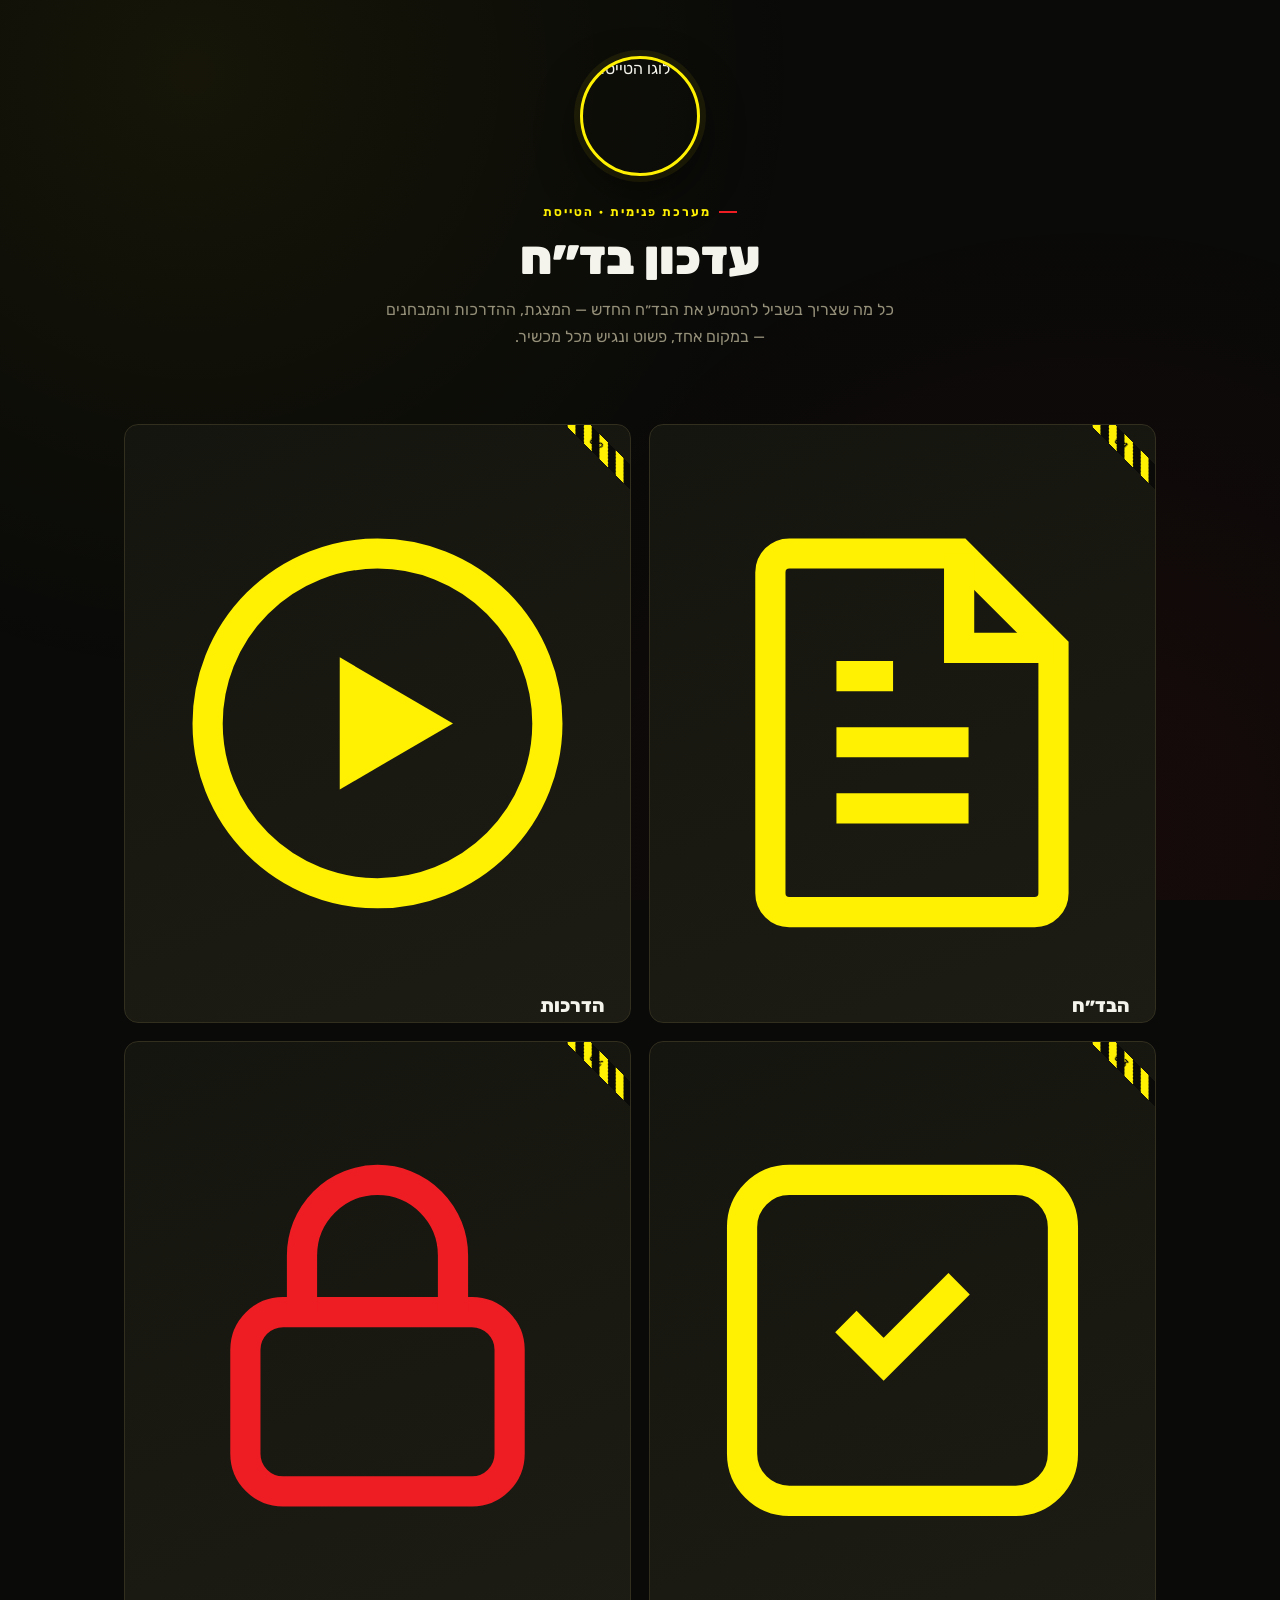
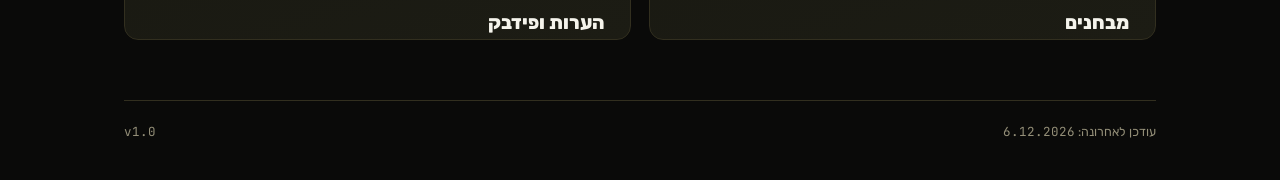
==== index.html @ b7d65282 "Add files via upload" ====
<!DOCTYPE html>
<html lang="he" dir="rtl">
<head>
<meta charset="UTF-8">
<meta name="viewport" content="width=device-width, initial-scale=1, viewport-fit=cover">
<title>עדכון בד״ח | הטייסת</title>
<meta name="theme-color" content="#0a0a09">
<link rel="manifest" href="manifest.json">
<link rel="apple-touch-icon" href="icons/apple-touch-icon.png">
<link rel="icon" href="icons/favicon-32.png">
<meta name="apple-mobile-web-app-capable" content="yes">
<meta name="apple-mobile-web-app-status-bar-style" content="black-translucent">
<meta name="apple-mobile-web-app-title" content="בד״ח הטייסת">
<link rel="stylesheet" href="style.css">
</head>
<body>
<div class="wrap">

  <section class="hero">
    <div class="logo-badge">
      <img src="icons/logo-source.png" alt="לוגו הטייסת">
    </div>
    <div class="eyebrow" style="justify-content:center;">מערכת פנימית · הטייסת</div>
    <h1>עדכון בד״ח</h1>
    <p>כל מה שצריך בשביל להטמיע את הבד״ח החדש — המצגת, ההדרכות והמבחנים — במקום אחד, פשוט ונגיש מכל מכשיר.</p>
  </section>

  <div class="grid">

    <a class="card" href="briefing.html">
      <span class="hazard-tag" data-n="01"></span>
      <span class="icon">
        <svg viewBox="0 0 24 24" fill="none" stroke="currentColor" stroke-width="1.6"><path d="M6 3h9l5 5v13a1 1 0 0 1-1 1H6a1 1 0 0 1-1-1V4a1 1 0 0 1 1-1Z"/><path d="M15 3v5h5"/><path d="M8.5 13h7M8.5 16.5h7M8.5 9.5h3"/></svg>
      </span>
      <h3>הבד״ח</h3>
      <p>המצגת המלאה של העדכון, עם כל הקישורים בין הפרקים.</p>
      <span class="go">פתיחת המצגת ←</span>
    </a>

    <a class="card" href="trainings.html">
      <span class="hazard-tag" data-n="02"></span>
      <span class="icon">
        <svg viewBox="0 0 24 24" fill="none" stroke="currentColor" stroke-width="1.6"><circle cx="12" cy="12" r="9"/><path d="M10 8.5v7l6-3.5-6-3.5Z" fill="currentColor" stroke="none"/></svg>
      </span>
      <h3>הדרכות</h3>
      <p>שלושה סרטוני הדרכה: מהות העדכון, בד״ח אדום ובד״ח צהוב.</p>
      <span class="go">צפייה בהדרכות ←</span>
    </a>

    <a class="card" href="tests.html">
      <span class="hazard-tag" data-n="03"></span>
      <span class="icon">
        <svg viewBox="0 0 24 24" fill="none" stroke="currentColor" stroke-width="1.6"><path d="M9 11l2 2 4-4"/><rect x="3.5" y="3.5" width="17" height="17" rx="2.5"/></svg>
      </span>
      <h3>מבחנים</h3>
      <p>המבחנים הנדרשים לצורך השלמת ההטמעה של הבד״ח.</p>
      <span class="go">מעבר למבחנים ←</span>
    </a>

    <a class="card locked" href="notes.html">
      <span class="hazard-tag" data-n="04"></span>
      <span class="icon">
        <svg viewBox="0 0 24 24" fill="none" stroke="currentColor" stroke-width="1.6"><rect x="5" y="10.5" width="14" height="9.5" rx="2"/><path d="M8 10.5V7.5a4 4 0 0 1 8 0v3"/></svg>
      </span>
      <h3>הערות ופידבק</h3>
      <p>מקום לכל מי שנכנס לכתוב הערה או שאלה — רק את/ה רואה מה נכתב.</p>
      <span class="go">כניסה ←</span>
    </a>

  </div>

  <footer>
    <span>עודכן לאחרונה: <span class="mono" id="lastUpdated">—</span></span>
    <span class="mono">v1.0</span>
  </footer>

</div>
<script>
  document.getElementById('lastUpdated').textContent = new Date().toLocaleDateString('he-IL');
  if ('serviceWorker' in navigator) {
    navigator.serviceWorker.register('sw.js').catch(()=>{});
  }
</script>
</body>
</html>
---- style.css ----
@import url('https://fonts.googleapis.com/css2?family=Rubik:wght@400;500;600;700;800;900&family=JetBrains+Mono:wght@500;700&display=swap');

:root{
  --black: #0a0a09;
  --panel: #15150f;
  --panel-2: #1c1c14;
  --line: #322f1f;
  --yellow: #fff101;
  --yellow-dim: #c9be00;
  --red: #ee1d23;
  --white: #f5f4ec;
  --muted: #948f78;
  --radius: 14px;
  --wrap: 1080px;
}

*{box-sizing:border-box;}
html,body{margin:0;padding:0;}
body{
  background:var(--black);
  color:var(--white);
  font-family:'Rubik', sans-serif;
  min-height:100vh;
  direction:rtl;
  -webkit-font-smoothing:antialiased;
}
body::before{
  content:"";
  position:fixed;
  inset:0;
  pointer-events:none;
  background:
    radial-gradient(circle at 15% 8%, rgba(255,241,1,0.05), transparent 45%),
    radial-gradient(circle at 85% 92%, rgba(238,29,35,0.06), transparent 45%);
  z-index:0;
}
a{color:inherit; text-decoration:none;}
.mono{font-family:'JetBrains Mono', monospace;}

.wrap{
  max-width:var(--wrap);
  margin:0 auto;
  padding:0 24px;
  position:relative;
  z-index:1;
}

/* ---------- top bar (sub-pages) ---------- */
.topbar{
  display:flex;
  align-items:center;
  justify-content:space-between;
  padding:18px 0;
  border-bottom:1px solid var(--line);
}
.topbar .brand{
  display:flex;
  align-items:center;
  gap:12px;
  font-weight:700;
  font-size:15px;
  color:var(--white);
}
.topbar .brand img{
  width:38px; height:38px; border-radius:50%;
  border:2px solid var(--yellow);
}
.back-link{
  display:flex;
  align-items:center;
  gap:6px;
  font-size:14px;
  font-weight:600;
  color:var(--muted);
  padding:8px 14px;
  border:1px solid var(--line);
  border-radius:999px;
  transition:all .15s ease;
}
.back-link:hover{ color:var(--black); background:var(--yellow); border-color:var(--yellow); }

/* ---------- hazard corner tag ---------- */
.hazard-tag{
  position:absolute;
  top:0; right:0;
  width:64px; height:64px;
  overflow:hidden;
  border-top-right-radius:var(--radius);
}
.hazard-tag::before{
  content:attr(data-n);
  position:absolute;
  top:10px; right:-22px;
  width:110px;
  text-align:center;
  transform:rotate(45deg);
  background:repeating-linear-gradient(45deg, var(--yellow) 0 8px, var(--black) 8px 16px);
  color:var(--black);
  font-family:'JetBrains Mono', monospace;
  font-weight:700;
  font-size:11px;
  letter-spacing:1px;
  padding:2px 0;
}

/* ---------- page header ---------- */
.page-head{ padding:36px 0 20px; position:relative; }
.eyebrow{
  display:inline-flex; align-items:center; gap:8px;
  font-size:12px; letter-spacing:2px; font-weight:700;
  color:var(--yellow); text-transform:uppercase;
  margin-bottom:10px;
}
.eyebrow::before{ content:""; width:18px; height:2px; background:var(--red); display:inline-block; }
h1.title{
  font-size:clamp(28px, 5vw, 42px);
  font-weight:900;
  margin:0 0 10px;
  letter-spacing:-0.5px;
}
.bolt-rule{
  width:100%;
  height:3px;
  margin:18px 0 26px;
  background:linear-gradient(90deg, var(--red) 0%, var(--red) 40%, transparent 40%, transparent 55%, var(--red) 55%, var(--red) 100%);
  opacity:.85;
}
p.lead{ color:var(--muted); font-size:15.5px; line-height:1.8; max-width:640px; }

/* ---------- home hero ---------- */
.hero{
  text-align:center;
  padding:56px 0 40px;
}
.logo-badge{
  width:120px; height:120px;
  margin:0 auto 22px;
  border-radius:50%;
  border:3px solid var(--yellow);
  box-shadow:0 0 0 6px rgba(255,241,1,0.07), 0 18px 40px rgba(0,0,0,0.5);
  overflow:hidden;
}
.logo-badge img{ width:100%; height:100%; object-fit:cover; display:block; }
.hero h1{
  font-size:clamp(30px, 6vw, 48px);
  font-weight:900;
  margin:0 0 10px;
}
.hero p{ color:var(--muted); font-size:16px; max-width:520px; margin:0 auto; line-height:1.7; }

/* ---------- cards grid ---------- */
.grid{
  display:grid;
  grid-template-columns:1fr 1fr;
  gap:18px;
  margin:34px 0 60px;
}
@media (max-width:640px){ .grid{ grid-template-columns:1fr; } }

.card{
  position:relative;
  background:linear-gradient(160deg, var(--panel), var(--panel-2));
  border:1px solid var(--line);
  border-radius:var(--radius);
  padding:28px 26px;
  transition:transform .18s ease, border-color .18s ease, background .18s ease;
  display:block;
  overflow:hidden;
}
.card:hover{
  transform:translateY(-3px);
  border-color:var(--yellow-dim);
}
.card .icon{
  width:42px; height:42px;
  margin-bottom:16px;
  color:var(--yellow);
}
.card .icon svg{ width:100%; height:100%; display:block; }
.card h3{ font-size:19px; font-weight:800; margin:0 0 8px; }
.card p{ color:var(--muted); font-size:14px; line-height:1.7; margin:0 0 14px; }
.card .go{
  font-size:13px; font-weight:700; color:var(--yellow);
  display:inline-flex; align-items:center; gap:6px;
}
.card.locked .go{ color:var(--red); }
.card.locked .icon{ color:var(--red); }

/* ---------- content lists (trainings / tests / briefing) ---------- */
.stack{ display:flex; flex-direction:column; gap:16px; margin-bottom:60px; }

.item{
  background:var(--panel);
  border:1px solid var(--line);
  border-radius:var(--radius);
  padding:22px 24px;
}
.item-head{
  display:flex; align-items:center; justify-content:space-between; gap:12px;
  margin-bottom:10px;
}
.item-head h3{ font-size:17px; font-weight:800; margin:0; }
.tag{
  font-family:'JetBrains Mono', monospace;
  font-size:11px; font-weight:700; letter-spacing:1px;
  padding:4px 10px; border-radius:999px;
  border:1px solid var(--line); color:var(--muted);
  white-space:nowrap;
}
.tag.red{ color:var(--red); border-color:rgba(238,29,35,0.4); }
.tag.yellow{ color:var(--yellow); border-color:rgba(255,241,1,0.35); }

.item p{ color:var(--muted); font-size:14px; margin:0 0 14px; line-height:1.7; }

video{
  width:100%;
  border-radius:10px;
  background:#000;
  display:block;
  border:1px solid var(--line);
}

.btn{
  display:inline-flex; align-items:center; gap:8px;
  background:var(--yellow); color:var(--black);
  font-weight:800; font-size:14px;
  padding:10px 18px; border-radius:999px;
  border:none; cursor:pointer;
  transition:filter .15s ease, transform .15s ease;
}
.btn:hover{ filter:brightness(1.08); transform:translateY(-1px); }
.btn.outline{
  background:transparent; color:var(--white);
  border:1px solid var(--line);
}
.btn.outline:hover{ border-color:var(--yellow); color:var(--yellow); }
.btn.danger{ background:var(--red); color:#fff; }

.note-box{
  margin-top:18px;
  padding:14px 16px;
  border-radius:10px;
  background:rgba(255,241,1,0.06);
  border:1px dashed rgba(255,241,1,0.35);
  font-size:13px;
  color:var(--muted);
  line-height:1.7;
}
.note-box b{ color:var(--yellow); }

/* ---------- footer ---------- */
footer{
  border-top:1px solid var(--line);
  padding:22px 0 40px;
  color:var(--muted);
  font-size:12.5px;
  display:flex; justify-content:space-between; align-items:center; gap:12px;
  flex-wrap:wrap;
}

/* ---------- notes page ---------- */
.gate{
  max-width:380px; margin:60px auto; text-align:center;
  background:var(--panel); border:1px solid var(--line);
  border-radius:var(--radius); padding:40px 30px;
}
.gate .icon{ width:44px; height:44px; margin:0 auto 16px; color:var(--red); }
.gate input{
  width:100%; padding:12px 14px; margin:16px 0;
  background:var(--black); border:1px solid var(--line);
  border-radius:10px; color:var(--white); font-size:15px;
  text-align:center; font-family:'JetBrains Mono', monospace;
}
.gate .err{ color:var(--red); font-size:13px; min-height:18px; margin-bottom:6px; }

.notes-toolbar{ display:flex; gap:10px; margin-bottom:22px; }
.notes-toolbar textarea{
  flex:1; min-height:90px; resize:vertical;
  background:var(--panel); border:1px solid var(--line);
  border-radius:10px; color:var(--white); padding:14px;
  font-family:'Rubik',sans-serif; font-size:14.5px; line-height:1.6;
}
.note-entry{
  background:var(--panel); border:1px solid var(--line);
  border-radius:12px; padding:16px 18px; margin-bottom:12px;
  position:relative;
}
.note-entry .meta{ font-size:11.5px; color:var(--muted); margin-bottom:8px; font-family:'JetBrains Mono',monospace; }
.note-entry .body{ font-size:14.5px; line-height:1.7; white-space:pre-wrap; }
.note-entry .del{
  position:absolute; left:14px; top:14px;
  color:var(--muted); font-size:12px; cursor:pointer; border:none; background:none;
}
.note-entry .del:hover{ color:var(--red); }
.empty-state{ color:var(--muted); text-align:center; padding:40px 0; font-size:14px; }
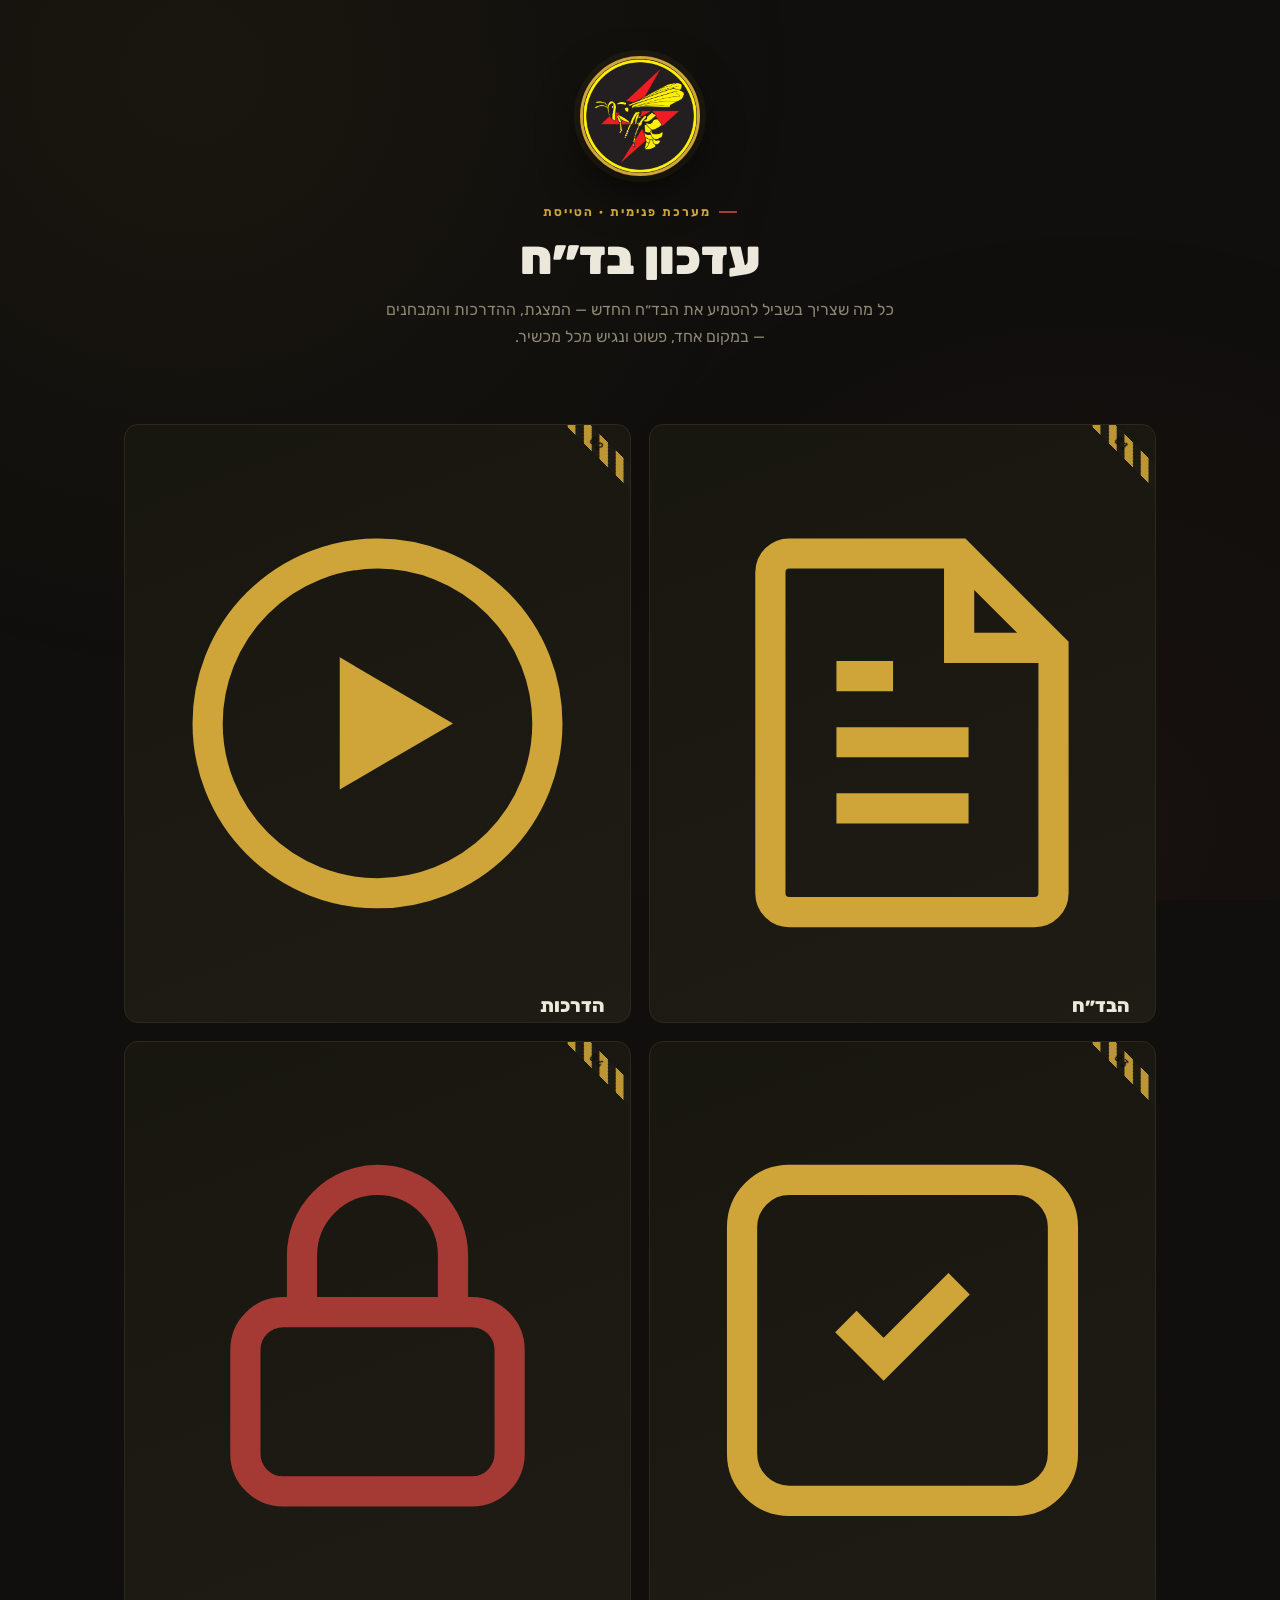
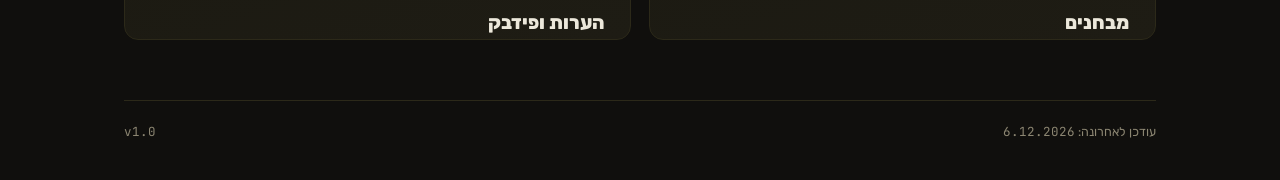
==== commit dbf36f67: "Add files via upload" ====
--- a/index.html
+++ b/index.html
@@ -18,7 +18,7 @@
 
   <section class="hero">
     <div class="logo-badge">
-      <img src="icons/logo-source.png" alt="לוגו הטייסת">
+      <img src="icons/logo-source.png" alt="לוגו הטייסת" onerror="this.style.display='none'">
     </div>
     <div class="eyebrow" style="justify-content:center;">מערכת פנימית · הטייסת</div>
     <h1>עדכון בד״ח</h1>
--- a/style.css
+++ b/style.css
@@ -1,15 +1,15 @@
 @import url('https://fonts.googleapis.com/css2?family=Rubik:wght@400;500;600;700;800;900&family=JetBrains+Mono:wght@500;700&display=swap');
 
 :root{
-  --black: #0a0a09;
-  --panel: #15150f;
-  --panel-2: #1c1c14;
-  --line: #322f1f;
-  --yellow: #fff101;
-  --yellow-dim: #c9be00;
-  --red: #ee1d23;
-  --white: #f5f4ec;
-  --muted: #948f78;
+  --black: #100f0d;
+  --panel: #18170f;
+  --panel-2: #1e1c14;
+  --line: #2c2919;
+  --yellow: #cfa53a;
+  --yellow-dim: #a3822c;
+  --red: #a53a35;
+  --white: #ece8db;
+  --muted: #8c8672;
   --radius: 14px;
   --wrap: 1080px;
 }
@@ -30,8 +30,8 @@
   inset:0;
   pointer-events:none;
   background:
-    radial-gradient(circle at 15% 8%, rgba(255,241,1,0.05), transparent 45%),
-    radial-gradient(circle at 85% 92%, rgba(238,29,35,0.06), transparent 45%);
+    radial-gradient(circle at 15% 8%, rgba(207,165,58,0.05), transparent 45%),
+    radial-gradient(circle at 85% 92%, rgba(165,58,53,0.05), transparent 45%);
   z-index:0;
 }
 a{color:inherit; text-decoration:none;}
@@ -94,13 +94,14 @@
   width:110px;
   text-align:center;
   transform:rotate(45deg);
-  background:repeating-linear-gradient(45deg, var(--yellow) 0 8px, var(--black) 8px 16px);
+  background:repeating-linear-gradient(45deg, var(--yellow) 0 8px, var(--panel-2) 8px 16px);
   color:var(--black);
   font-family:'JetBrains Mono', monospace;
   font-weight:700;
   font-size:11px;
   letter-spacing:1px;
   padding:2px 0;
+  opacity:.9;
 }
 
 /* ---------- page header ---------- */
@@ -137,7 +138,7 @@
   margin:0 auto 22px;
   border-radius:50%;
   border:3px solid var(--yellow);
-  box-shadow:0 0 0 6px rgba(255,241,1,0.07), 0 18px 40px rgba(0,0,0,0.5);
+  box-shadow:0 0 0 6px rgba(207,165,58,0.06), 0 18px 40px rgba(0,0,0,0.5);
   overflow:hidden;
 }
 .logo-badge img{ width:100%; height:100%; object-fit:cover; display:block; }
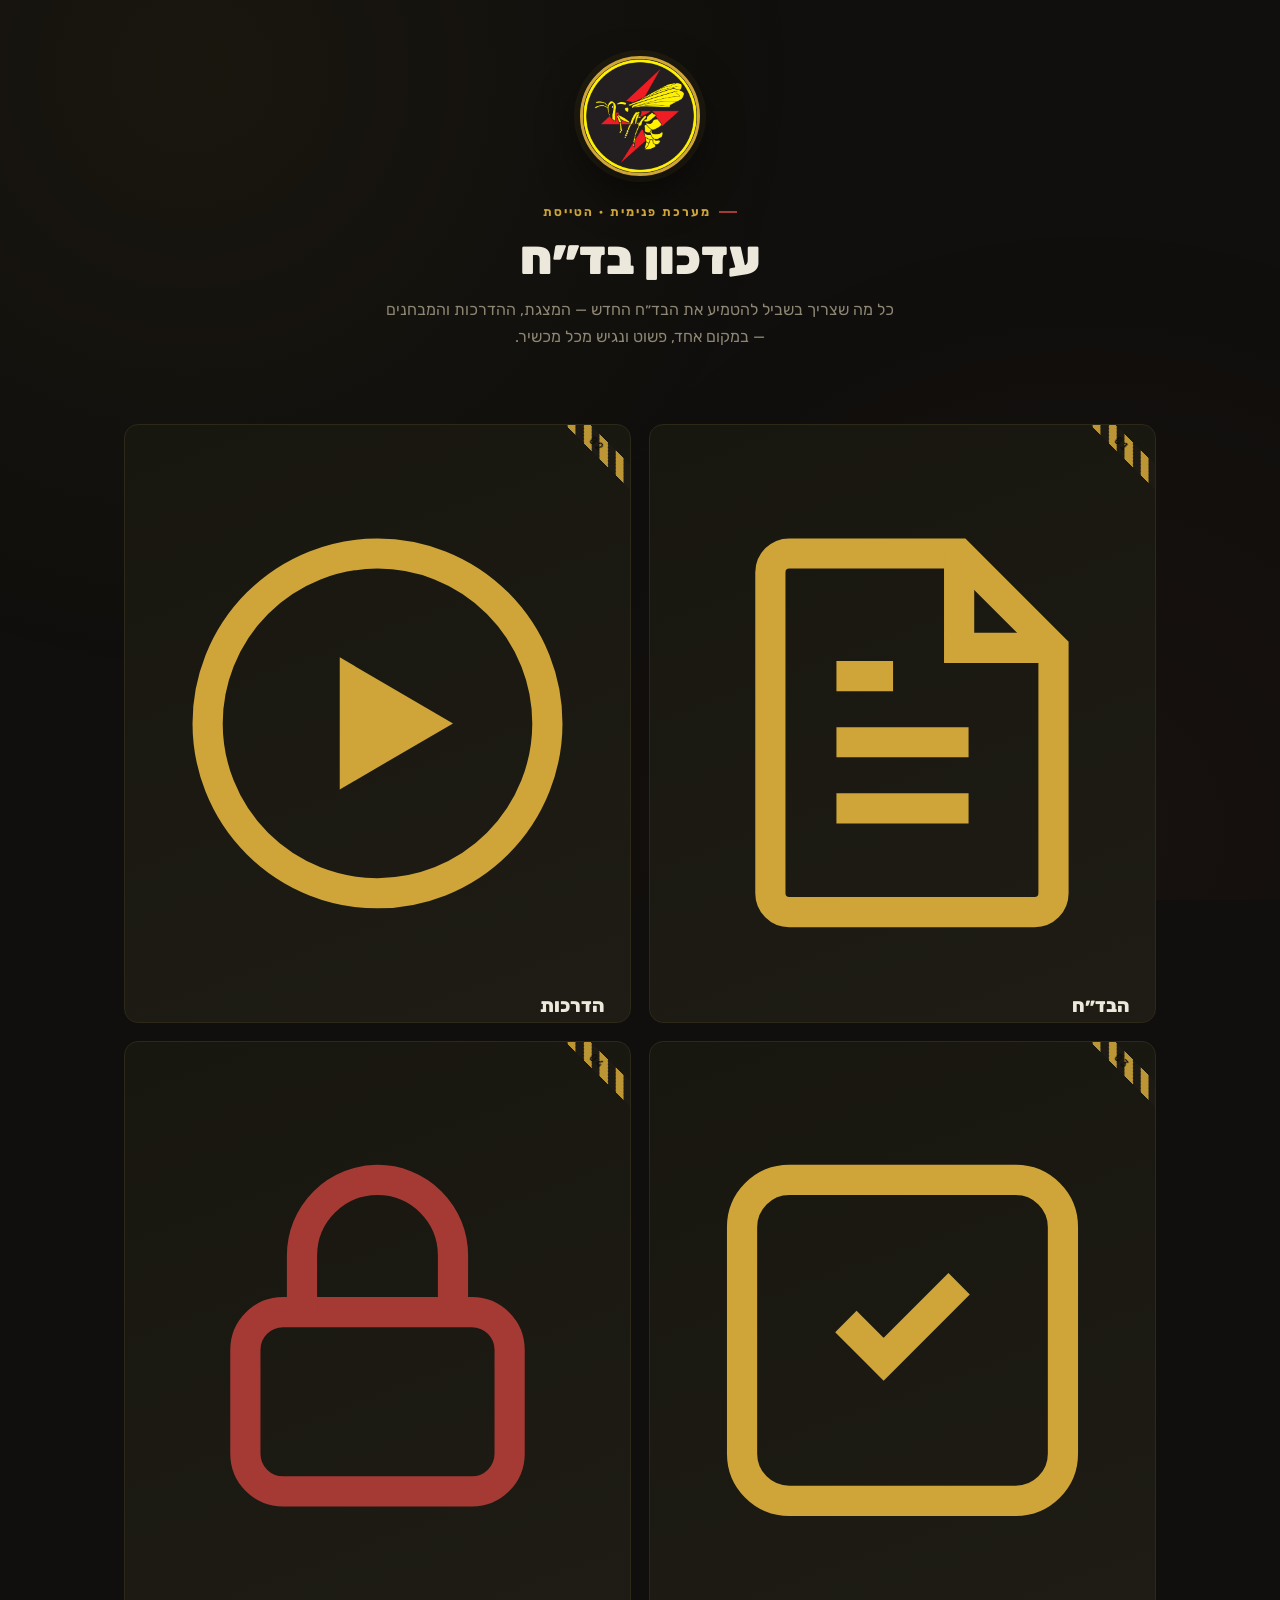
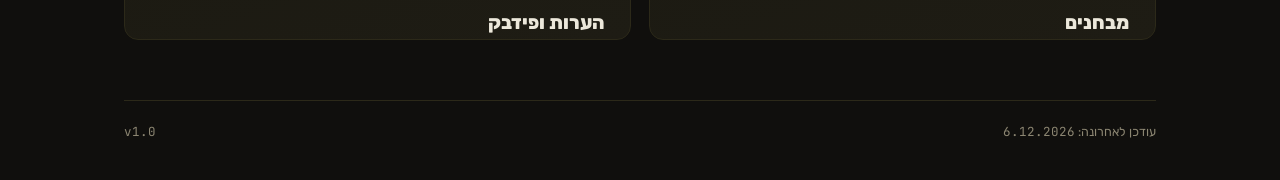
==== commit 5f0e3cf1: "Add files via upload" ====
--- a/index.html
+++ b/index.html
@@ -33,7 +33,7 @@
         <svg viewBox="0 0 24 24" fill="none" stroke="currentColor" stroke-width="1.6"><path d="M6 3h9l5 5v13a1 1 0 0 1-1 1H6a1 1 0 0 1-1-1V4a1 1 0 0 1 1-1Z"/><path d="M15 3v5h5"/><path d="M8.5 13h7M8.5 16.5h7M8.5 9.5h3"/></svg>
       </span>
       <h3>הבד״ח</h3>
-      <p>המצגת המלאה של העדכון, עם כל הקישורים בין הפרקים.</p>
+      <p>נפתח ישירות במסך מלא, בדיוק כמו הקובץ המקורי - כולל כל הכפתורים.</p>
       <span class="go">פתיחת המצגת ←</span>
     </a>
 
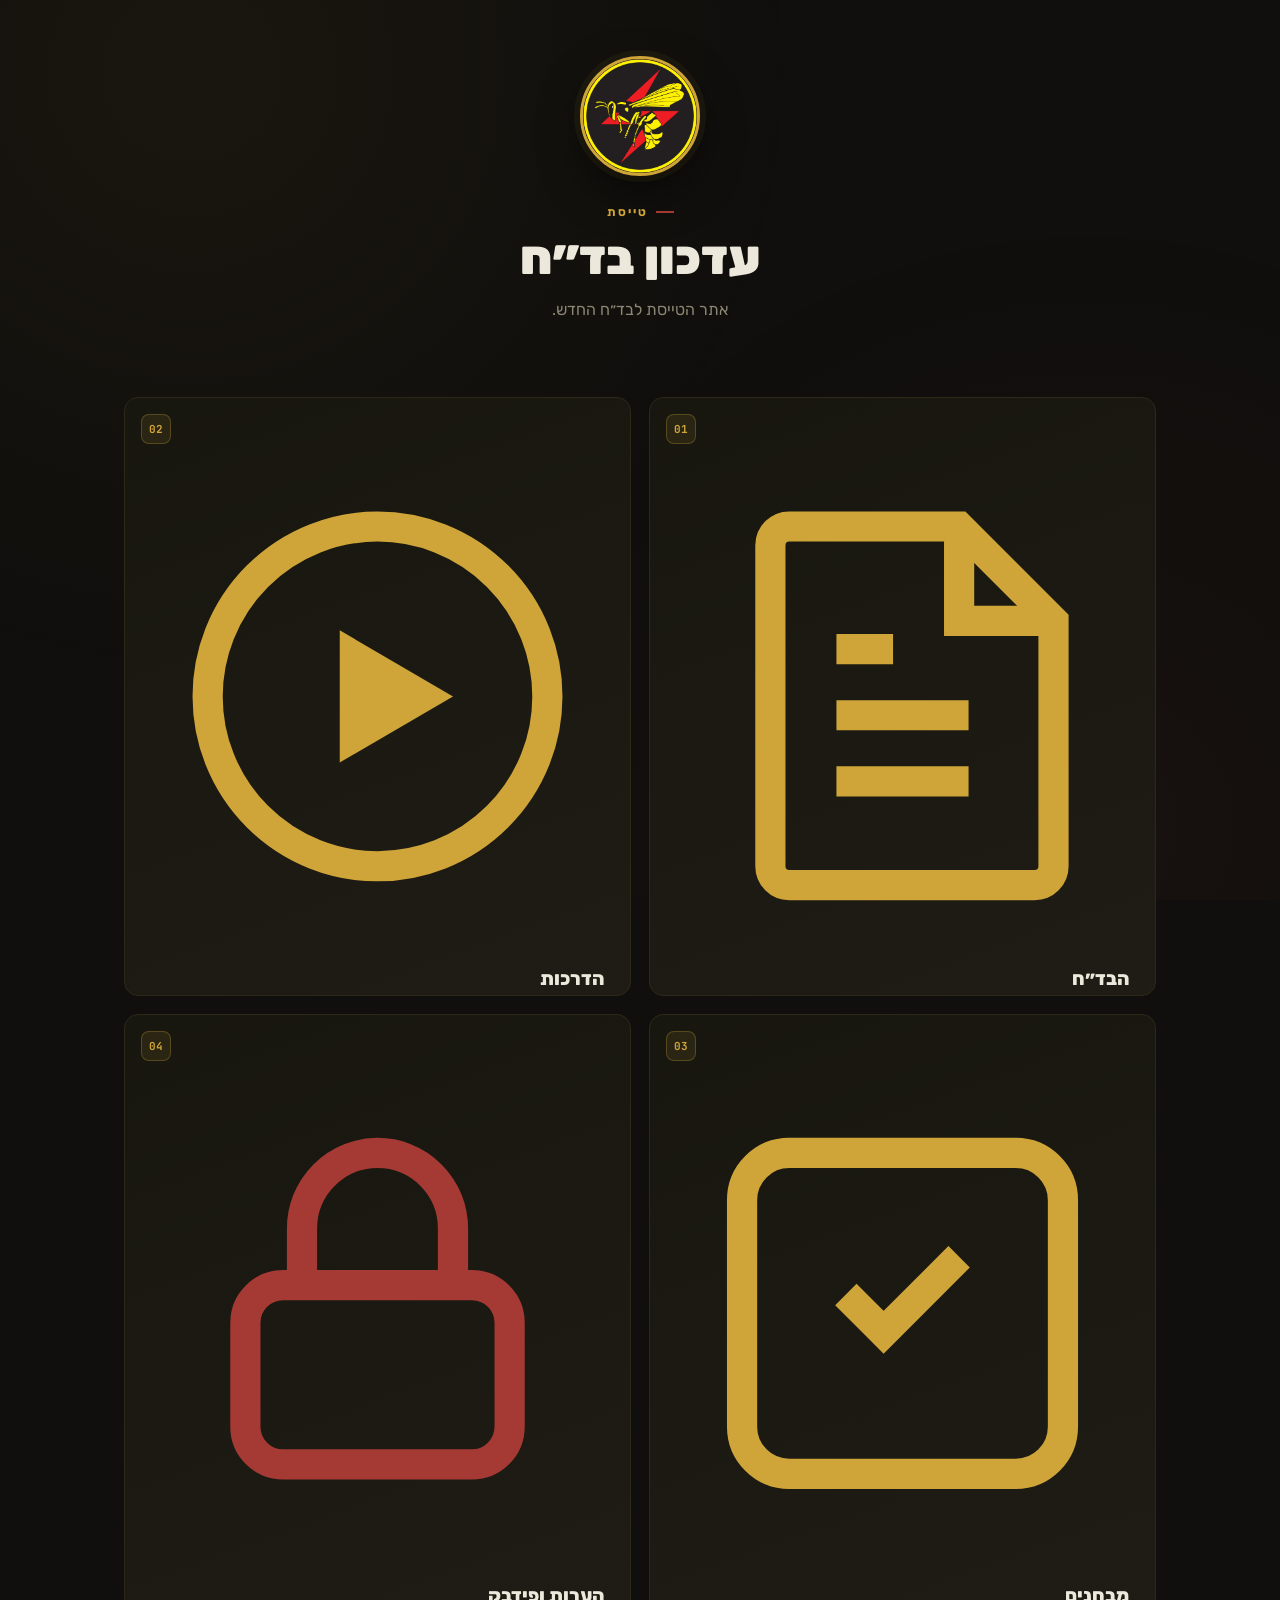
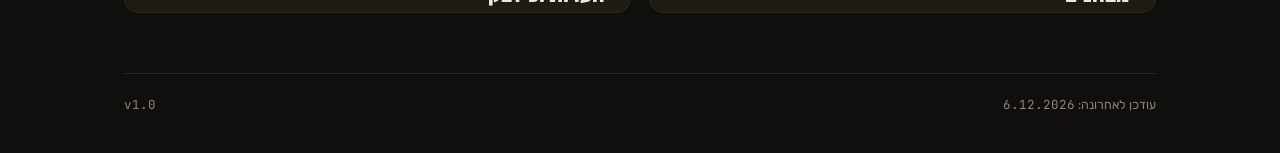
==== commit 2437ebce: "Add files via upload" ====
--- a/index.html
+++ b/index.html
@@ -3,14 +3,14 @@
 <head>
 <meta charset="UTF-8">
 <meta name="viewport" content="width=device-width, initial-scale=1, viewport-fit=cover">
-<title>עדכון בד״ח | הטייסת</title>
+<title>בד״ח טייסת 113</title>
 <meta name="theme-color" content="#0a0a09">
 <link rel="manifest" href="manifest.json">
 <link rel="apple-touch-icon" href="icons/apple-touch-icon.png">
 <link rel="icon" href="icons/favicon-32.png">
 <meta name="apple-mobile-web-app-capable" content="yes">
 <meta name="apple-mobile-web-app-status-bar-style" content="black-translucent">
-<meta name="apple-mobile-web-app-title" content="בד״ח הטייסת">
+<meta name="apple-mobile-web-app-title" content="בד״ח טייסת 113">
 <link rel="stylesheet" href="style.css">
 </head>
 <body>
@@ -20,9 +20,9 @@
     <div class="logo-badge">
       <img src="icons/logo-source.png" alt="לוגו הטייסת" onerror="this.style.display='none'">
     </div>
-    <div class="eyebrow" style="justify-content:center;">מערכת פנימית · הטייסת</div>
+    <div class="eyebrow" style="justify-content:center;">טייסת</div>
     <h1>עדכון בד״ח</h1>
-    <p>כל מה שצריך בשביל להטמיע את הבד״ח החדש — המצגת, ההדרכות והמבחנים — במקום אחד, פשוט ונגיש מכל מכשיר.</p>
+    <p>אתר הטייסת לבד״ח החדש.</p>
   </section>
 
   <div class="grid">
--- a/style.css
+++ b/style.css
@@ -79,29 +79,23 @@
 }
 .back-link:hover{ color:var(--black); background:var(--yellow); border-color:var(--yellow); }
 
-/* ---------- hazard corner tag ---------- */
+/* ---------- corner badge (refined, replaces old hazard stripe) ---------- */
 .hazard-tag{
   position:absolute;
-  top:0; right:0;
-  width:64px; height:64px;
-  overflow:hidden;
-  border-top-right-radius:var(--radius);
+  top:16px; left:16px;
+  width:30px; height:30px;
+  border-radius:8px;
+  background:rgba(207,165,58,0.10);
+  border:1px solid rgba(207,165,58,0.28);
+  display:flex; align-items:center; justify-content:center;
 }
 .hazard-tag::before{
   content:attr(data-n);
-  position:absolute;
-  top:10px; right:-22px;
-  width:110px;
-  text-align:center;
-  transform:rotate(45deg);
-  background:repeating-linear-gradient(45deg, var(--yellow) 0 8px, var(--panel-2) 8px 16px);
-  color:var(--black);
   font-family:'JetBrains Mono', monospace;
   font-weight:700;
   font-size:11px;
-  letter-spacing:1px;
-  padding:2px 0;
-  opacity:.9;
+  color:var(--yellow);
+  letter-spacing:.5px;
 }
 
 /* ---------- page header ---------- */
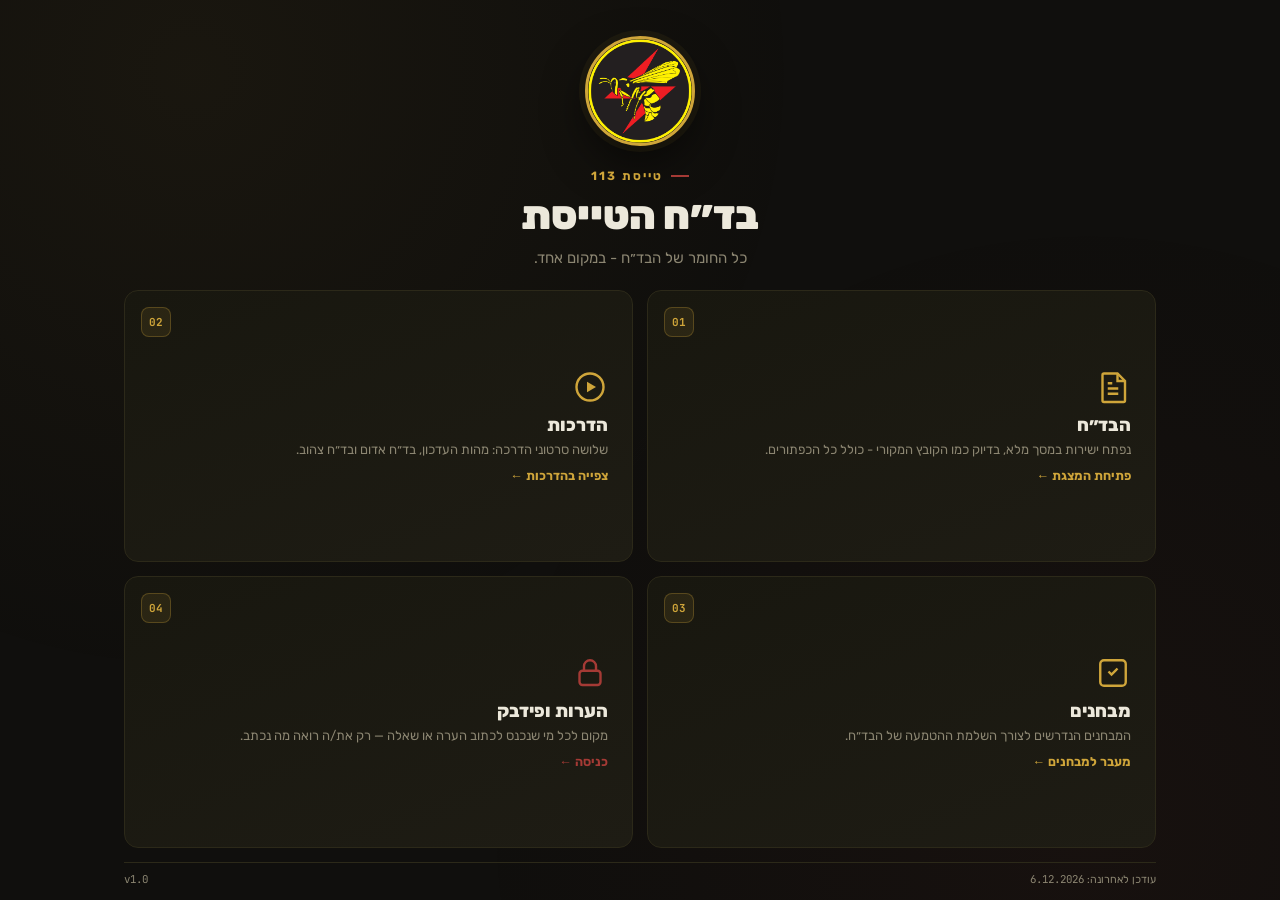
==== commit 157cee3a: "Add files via upload" ====
--- a/index.html
+++ b/index.html
@@ -12,17 +12,81 @@
 <meta name="apple-mobile-web-app-status-bar-style" content="black-translucent">
 <meta name="apple-mobile-web-app-title" content="בד״ח טייסת 113">
 <link rel="stylesheet" href="style.css">
+<style>
+  html, body{ height:100%; overflow:hidden; }
+  .wrap.home-wrap{
+    height:100dvh;
+    display:flex;
+    flex-direction:column;
+    padding-top:max(18px, env(safe-area-inset-top));
+    padding-bottom:max(14px, env(safe-area-inset-bottom));
+  }
+  .hero{
+    flex:0 0 auto;
+    padding:clamp(6px,2vh,20px) 0 clamp(8px,2.2vh,18px);
+  }
+  .logo-badge{
+    width:clamp(56px,14vh,110px);
+    height:clamp(56px,14vh,110px);
+    margin:0 auto clamp(8px,1.8vh,18px);
+  }
+  .hero h1{
+    font-size:clamp(20px,4.5vh,40px);
+    margin:0 0 clamp(3px,0.8vh,8px);
+  }
+  .hero p{ font-size:clamp(12px,1.9vh,15px); }
+  .eyebrow{ font-size:clamp(10px,1.4vh,12px); margin-bottom:clamp(4px,1vh,10px); }
+
+  .grid{
+    flex:1 1 auto;
+    min-height:0;
+    display:grid;
+    grid-template-columns:1fr 1fr;
+    grid-template-rows:1fr 1fr;
+    gap:clamp(8px,1.6vh,18px);
+    margin:0 0 clamp(8px,1.6vh,16px);
+  }
+  .card{
+    padding:clamp(10px,2vh,26px) clamp(10px,2vw,24px);
+    display:flex;
+    flex-direction:column;
+    justify-content:center;
+    min-height:0;
+  }
+  .card .icon{
+    width:clamp(22px,4vh,38px);
+    height:clamp(22px,4vh,38px);
+    margin-bottom:clamp(4px,1vh,14px);
+  }
+  .card h3{ font-size:clamp(13.5px,2.2vh,18px); margin:0 0 clamp(2px,0.6vh,7px); }
+  .card p{
+    font-size:clamp(10.5px,1.5vh,13px);
+    line-height:1.35;
+    margin:0 0 clamp(4px,1vh,12px);
+    display:-webkit-box;
+    -webkit-line-clamp:2;
+    -webkit-box-orient:vertical;
+    overflow:hidden;
+  }
+  .card .go{ font-size:clamp(10.5px,1.4vh,13px); }
+
+  footer{
+    flex:0 0 auto;
+    padding:clamp(4px,1vh,10px) 0 0;
+    font-size:clamp(9.5px,1.2vh,12.5px);
+  }
+</style>
 </head>
 <body>
-<div class="wrap">
+<div class="wrap home-wrap">
 
   <section class="hero">
     <div class="logo-badge">
       <img src="icons/logo-source.png" alt="לוגו הטייסת" onerror="this.style.display='none'">
     </div>
-    <div class="eyebrow" style="justify-content:center;">טייסת</div>
-    <h1>עדכון בד״ח</h1>
-    <p>אתר הטייסת לבד״ח החדש.</p>
+    <div class="eyebrow" style="justify-content:center;">טייסת 113</div>
+    <h1>בד״ח הטייסת</h1>
+    <p>כל החומר של הבד״ח - במקום אחד.</p>
   </section>
 
   <div class="grid">
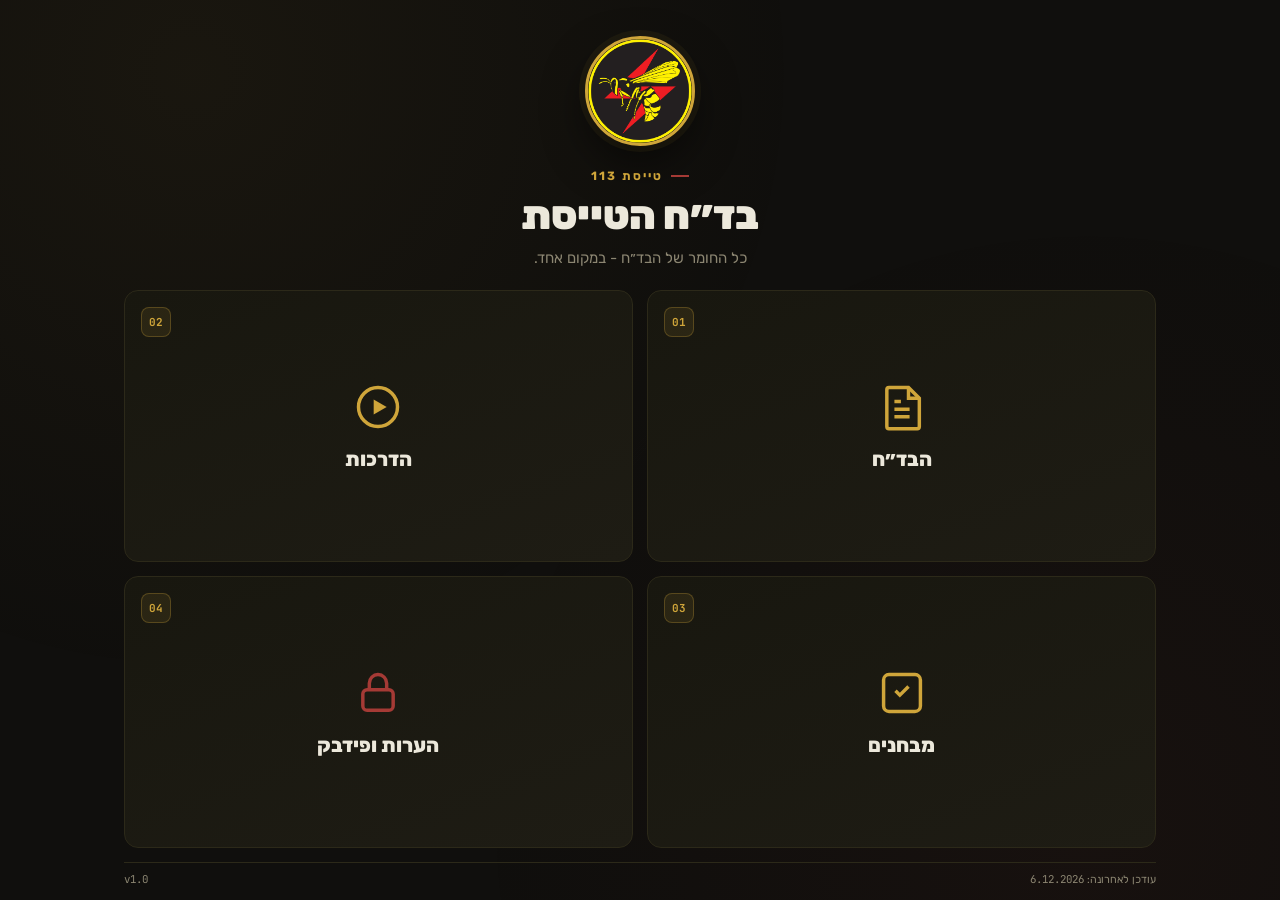
==== commit a474b189: "Add files via upload" ====
--- a/index.html
+++ b/index.html
@@ -54,11 +54,11 @@
     min-height:0;
   }
   .card .icon{
-    width:clamp(22px,4vh,38px);
-    height:clamp(22px,4vh,38px);
-    margin-bottom:clamp(4px,1vh,14px);
+    width:clamp(30px,6vh,52px);
+    height:clamp(30px,6vh,52px);
+    margin-bottom:clamp(6px,1.6vh,16px);
   }
-  .card h3{ font-size:clamp(13.5px,2.2vh,18px); margin:0 0 clamp(2px,0.6vh,7px); }
+  .card h3{ font-size:clamp(15px,2.6vh,20px); margin:0; }
   .card p{
     font-size:clamp(10.5px,1.5vh,13px);
     line-height:1.35;
@@ -68,7 +68,9 @@
     -webkit-box-orient:vertical;
     overflow:hidden;
   }
-  .card .go{ font-size:clamp(10.5px,1.4vh,13px); }
+  .card p, .card .go{ display:none; }
+  .card{ align-items:center; text-align:center; }
+  .card .icon{ margin-left:auto; margin-right:auto; }
 
   footer{
     flex:0 0 auto;
